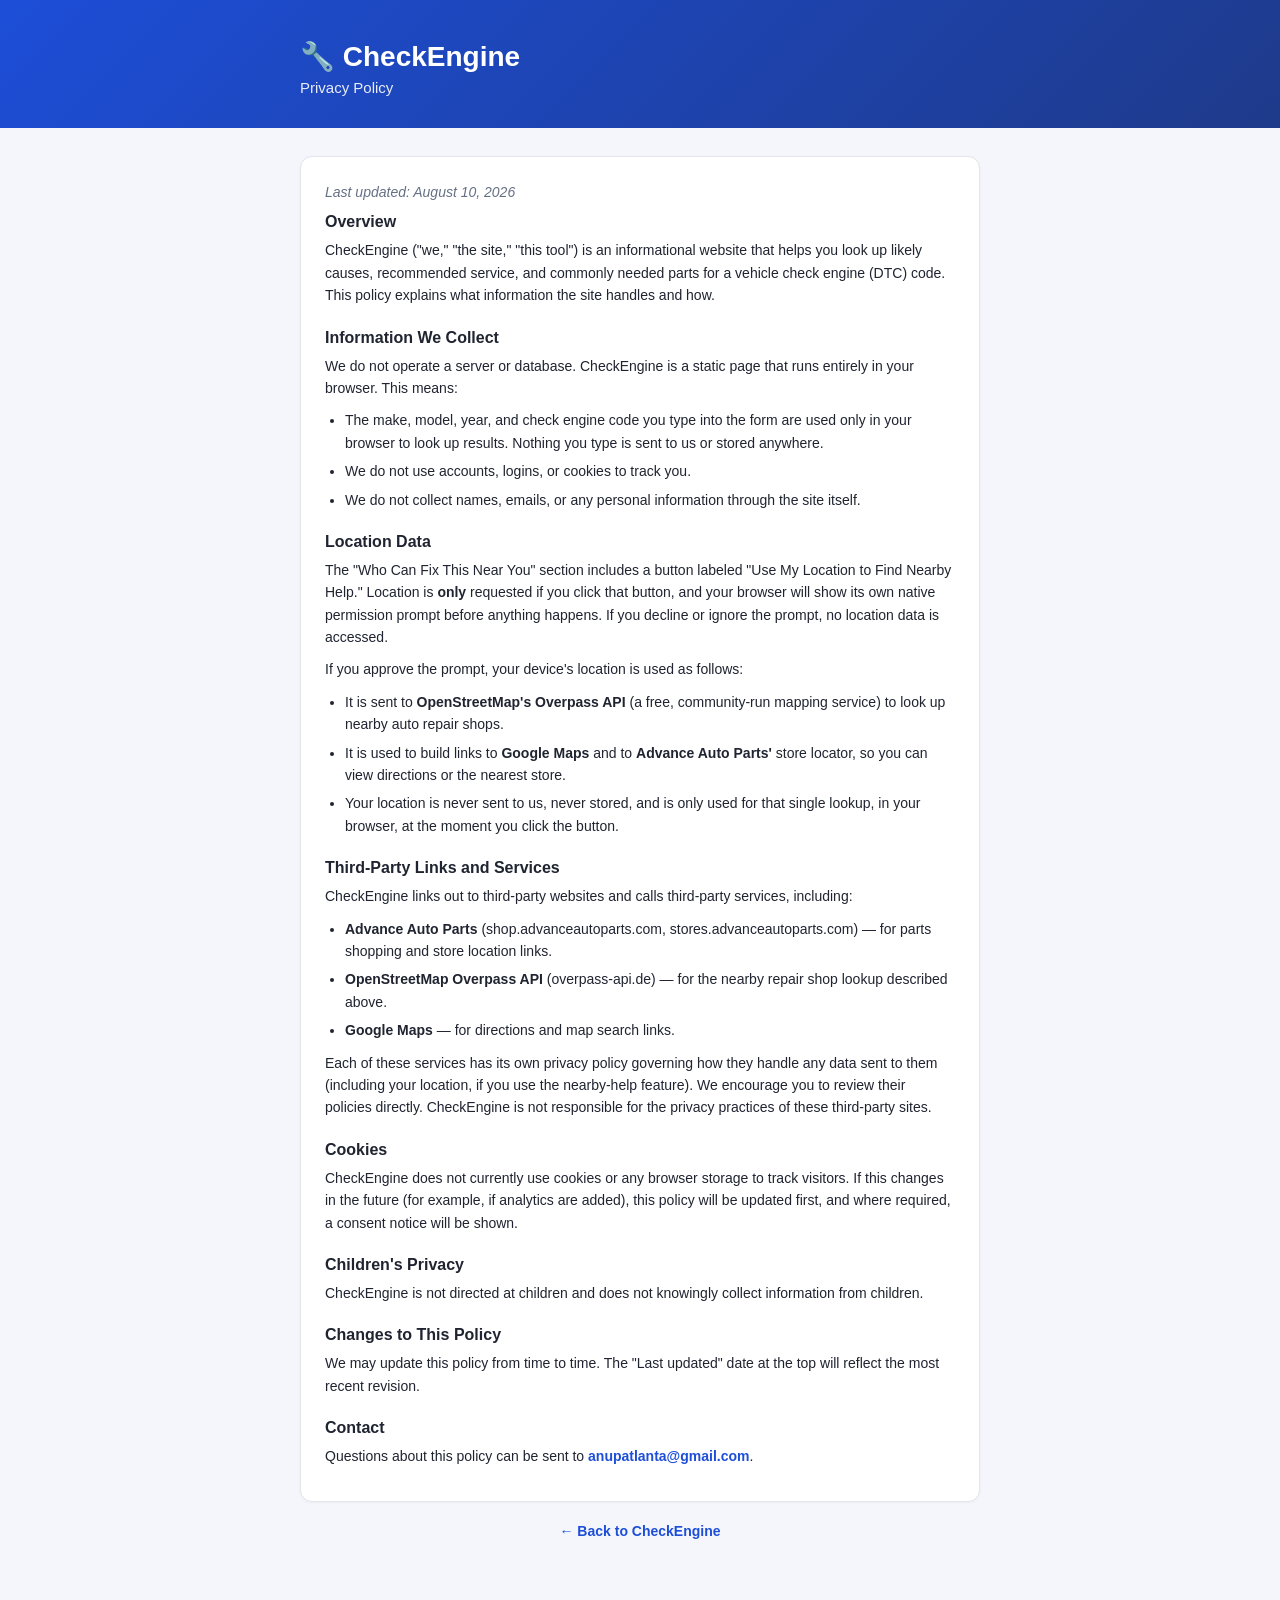
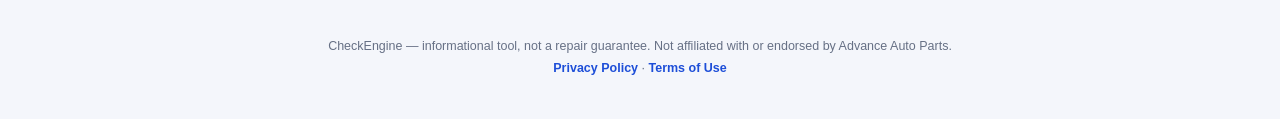
==== privacy.html @ 4166d342 "Add files via upload" ====
<!DOCTYPE html>
<html lang="en">
<head>
<meta charset="UTF-8">
<meta name="viewport" content="width=device-width, initial-scale=1.0">
<title>Privacy Policy — CheckEngine</title>
<link rel="stylesheet" href="style.css">
</head>
<body>
<header class="site-header">
  <div class="wrap">
    <h1>🔧 CheckEngine</h1>
    <p class="tagline">Privacy Policy</p>
  </div>
</header>

<main class="wrap">
  <section class="card legal">
    <p class="legal-updated"><em>Last updated: August 10, 2026</em></p>

    <h2>Overview</h2>
    <p>CheckEngine ("we," "the site," "this tool") is an informational website that helps you look up likely causes, recommended service, and commonly needed parts for a vehicle check engine (DTC) code. This policy explains what information the site handles and how.</p>

    <h2>Information We Collect</h2>
    <p>We do not operate a server or database. CheckEngine is a static page that runs entirely in your browser. This means:</p>
    <ul>
      <li>The make, model, year, and check engine code you type into the form are used only in your browser to look up results. Nothing you type is sent to us or stored anywhere.</li>
      <li>We do not use accounts, logins, or cookies to track you.</li>
      <li>We do not collect names, emails, or any personal information through the site itself.</li>
    </ul>

    <h2>Location Data</h2>
    <p>The "Who Can Fix This Near You" section includes a button labeled "Use My Location to Find Nearby Help." Location is <strong>only</strong> requested if you click that button, and your browser will show its own native permission prompt before anything happens. If you decline or ignore the prompt, no location data is accessed.</p>
    <p>If you approve the prompt, your device's location is used as follows:</p>
    <ul>
      <li>It is sent to <strong>OpenStreetMap's Overpass API</strong> (a free, community-run mapping service) to look up nearby auto repair shops.</li>
      <li>It is used to build links to <strong>Google Maps</strong> and to <strong>Advance Auto Parts'</strong> store locator, so you can view directions or the nearest store.</li>
      <li>Your location is never sent to us, never stored, and is only used for that single lookup, in your browser, at the moment you click the button.</li>
    </ul>

    <h2>Third-Party Links and Services</h2>
    <p>CheckEngine links out to third-party websites and calls third-party services, including:</p>
    <ul>
      <li><strong>Advance Auto Parts</strong> (shop.advanceautoparts.com, stores.advanceautoparts.com) — for parts shopping and store location links.</li>
      <li><strong>OpenStreetMap Overpass API</strong> (overpass-api.de) — for the nearby repair shop lookup described above.</li>
      <li><strong>Google Maps</strong> — for directions and map search links.</li>
    </ul>
    <p>Each of these services has its own privacy policy governing how they handle any data sent to them (including your location, if you use the nearby-help feature). We encourage you to review their policies directly. CheckEngine is not responsible for the privacy practices of these third-party sites.</p>

    <h2>Cookies</h2>
    <p>CheckEngine does not currently use cookies or any browser storage to track visitors. If this changes in the future (for example, if analytics are added), this policy will be updated first, and where required, a consent notice will be shown.</p>

    <h2>Children's Privacy</h2>
    <p>CheckEngine is not directed at children and does not knowingly collect information from children.</p>

    <h2>Changes to This Policy</h2>
    <p>We may update this policy from time to time. The "Last updated" date at the top will reflect the most recent revision.</p>

    <h2>Contact</h2>
    <p>Questions about this policy can be sent to <a href="mailto:anupatlanta@gmail.com">anupatlanta@gmail.com</a>.</p>
  </section>

  <p class="legal-back"><a href="index.html">← Back to CheckEngine</a></p>
</main>

<footer class="site-footer">
  <div class="wrap">
    CheckEngine — informational tool, not a repair guarantee. Not affiliated with or endorsed by Advance Auto Parts.
    <br>
    <a href="privacy.html">Privacy Policy</a> · <a href="terms.html">Terms of Use</a>
  </div>
</footer>
</body>
</html>
---- style.css ----
:root {
  --blue: #1d4ed8;
  --blue-dark: #1e3a8a;
  --bg: #f4f6fb;
  --card: #ffffff;
  --text: #1f2430;
  --muted: #667085;
  --border: #e2e5ec;
  --warn-bg: #fff7ed;
  --warn-border: #fdba74;
}

* { box-sizing: border-box; }

body {
  margin: 0;
  font-family: -apple-system, BlinkMacSystemFont, "Segoe UI", Roboto, Helvetica, Arial, sans-serif;
  background: var(--bg);
  color: var(--text);
}

.wrap { max-width: 720px; margin: 0 auto; padding: 0 20px; }

.site-header {
  background: linear-gradient(135deg, var(--blue), var(--blue-dark));
  color: white;
  padding: 40px 0 32px;
}
.site-header h1 { margin: 0 0 6px; font-size: 28px; }
.tagline { margin: 0; opacity: 0.9; font-size: 15px; }

main.wrap { padding: 28px 20px 60px; }

.card {
  background: var(--card);
  border: 1px solid var(--border);
  border-radius: 12px;
  padding: 24px;
  box-shadow: 0 1px 3px rgba(0,0,0,0.04);
  margin-bottom: 20px;
}

.field-row { display: flex; gap: 12px; flex-wrap: wrap; }
.field { flex: 1; min-width: 140px; margin-bottom: 16px; position: relative; }
.field label { display: block; font-size: 13px; font-weight: 600; margin-bottom: 6px; color: var(--muted); }
.field input {
  width: 100%;
  padding: 10px 12px;
  border: 1px solid var(--border);
  border-radius: 8px;
  font-size: 15px;
}
.field input:focus { outline: none; border-color: var(--blue); }

button[type="submit"] {
  background: var(--blue);
  color: white;
  border: none;
  padding: 12px 22px;
  border-radius: 8px;
  font-size: 15px;
  font-weight: 600;
  cursor: pointer;
}
button[type="submit"]:hover { background: var(--blue-dark); }

.suggestions {
  position: absolute;
  top: 100%;
  left: 0;
  right: 0;
  background: white;
  border: 1px solid var(--border);
  border-radius: 8px;
  max-height: 180px;
  overflow-y: auto;
  z-index: 10;
  display: none;
}
.suggestions.show { display: block; }
.suggestions div { padding: 8px 12px; cursor: pointer; font-size: 14px; }
.suggestions div:hover { background: var(--bg); }

.result.hidden { display: none; }
.result h2 { margin-top: 0; font-size: 20px; }
.result .code-badge {
  display: inline-block;
  background: var(--blue);
  color: white;
  padding: 3px 10px;
  border-radius: 999px;
  font-size: 13px;
  font-weight: 600;
  margin-right: 8px;
}
.result .system-tag { color: var(--muted); font-size: 13px; }
.result h3 { font-size: 15px; margin: 18px 0 8px; }
.result ul { margin: 0; padding-left: 20px; }
.result li { margin-bottom: 4px; font-size: 14.5px; }
.result .not-found { color: #b91c1c; }

.parts-list a {
  color: var(--blue);
  text-decoration: none;
  font-weight: 600;
  font-size: 13.5px;
}
.parts-list a:hover { text-decoration: underline; }

.nearby-block { margin-top: 4px; }
.nearby-intro { font-size: 13.5px; color: var(--muted); margin: 0 0 12px; }

.nearby-btn {
  background: white;
  color: var(--blue);
  border: 1px solid var(--blue);
  padding: 10px 16px;
  border-radius: 8px;
  font-size: 14px;
  font-weight: 600;
  cursor: pointer;
}
.nearby-btn:hover { background: #eff4ff; }
.nearby-btn:disabled { opacity: 0.6; cursor: default; }

.nearby-error, .nearby-loading {
  font-size: 13.5px;
  color: var(--muted);
  margin: 10px 0 0;
}
.nearby-error a, .nearby-loading a { color: var(--blue); font-weight: 600; text-decoration: none; }
.nearby-error a:hover, .nearby-loading a:hover { text-decoration: underline; }

.nearby-card {
  background: var(--bg);
  border: 1px solid var(--border);
  border-radius: 10px;
  padding: 14px 16px;
  margin-top: 12px;
}
.nearby-card-title { font-weight: 700; font-size: 14.5px; margin-bottom: 4px; }
.nearby-card-sub { font-size: 13px; color: var(--muted); margin: 0 0 8px; }
.nearby-card > a {
  display: inline-block;
  margin-top: 6px;
  color: var(--blue);
  font-weight: 600;
  font-size: 13.5px;
  text-decoration: none;
}
.nearby-card > a:hover { text-decoration: underline; }

.mechanic-list { list-style: none; margin: 6px 0 10px; padding: 0; }
.mechanic-list li {
  padding: 8px 0;
  border-bottom: 1px solid var(--border);
  font-size: 13.5px;
}
.mechanic-list li:last-child { border-bottom: none; }
.mechanic-name { font-weight: 600; }
.mechanic-addr { color: var(--muted); font-size: 12.5px; margin: 2px 0 4px; }
.mechanic-list a { color: var(--blue); font-weight: 600; text-decoration: none; margin-right: 8px; }
.mechanic-list a:hover { text-decoration: underline; }
.mechanic-dist { color: var(--muted); font-size: 12px; }

.disclaimer {
  font-size: 13px;
  color: var(--muted);
  background: var(--warn-bg);
  border: 1px solid var(--warn-border);
  border-radius: 8px;
  padding: 12px 14px;
}

.site-footer {
  text-align: center;
  color: var(--muted);
  font-size: 12.5px;
  padding: 20px 0 40px;
  line-height: 1.7;
}
.site-footer a {
  color: var(--blue);
  text-decoration: none;
  font-weight: 600;
}
.site-footer a:hover { text-decoration: underline; }

.legal h2 { font-size: 16px; margin: 22px 0 8px; }
.legal h2:first-of-type { margin-top: 0; }
.legal p { font-size: 14px; line-height: 1.6; margin: 0 0 10px; }
.legal ul { margin: 0 0 10px; padding-left: 20px; }
.legal li { font-size: 14px; line-height: 1.6; margin-bottom: 6px; }
.legal-updated { color: var(--muted); font-size: 13px; }
.legal a { color: var(--blue); text-decoration: none; font-weight: 600; }
.legal a:hover { text-decoration: underline; }
.legal-back { text-align: center; }
.legal-back a { color: var(--blue); font-weight: 600; text-decoration: none; font-size: 14px; }
.legal-back a:hover { text-decoration: underline; }
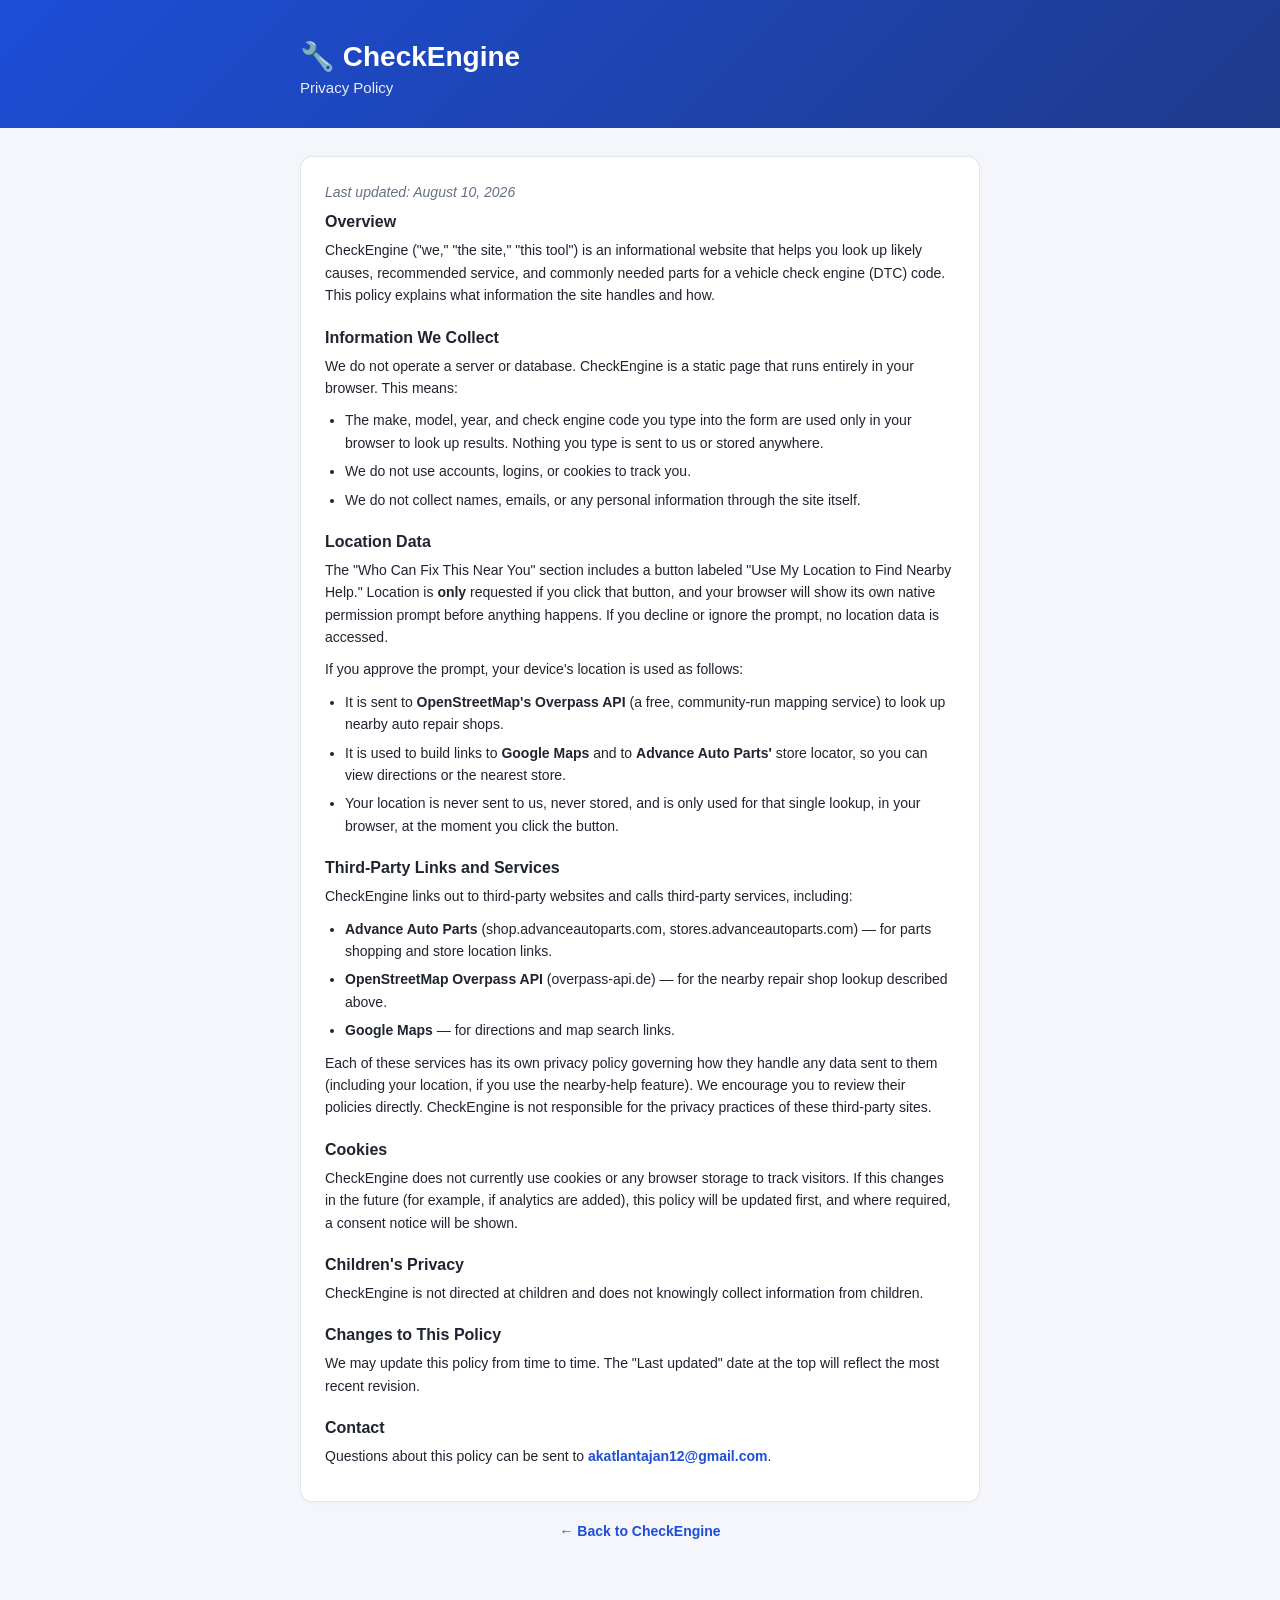
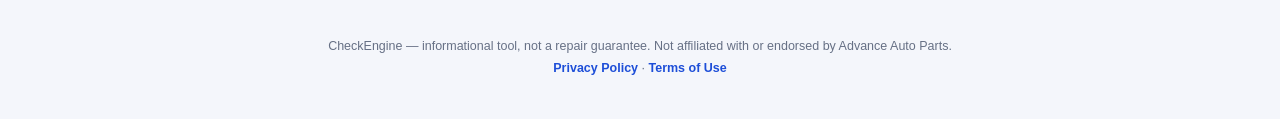
==== commit 23fc7d63: "Add files via upload" ====
--- a/privacy.html
+++ b/privacy.html
@@ -57,7 +57,7 @@
     <p>We may update this policy from time to time. The "Last updated" date at the top will reflect the most recent revision.</p>
 
     <h2>Contact</h2>
-    <p>Questions about this policy can be sent to <a href="mailto:anupatlanta@gmail.com">anupatlanta@gmail.com</a>.</p>
+    <p>Questions about this policy can be sent to <a href="mailto:akatlantajan12@gmail.com">akatlantajan12@gmail.com</a>.</p>
   </section>
 
   <p class="legal-back"><a href="index.html">← Back to CheckEngine</a></p>
--- a/style.css
+++ b/style.css
@@ -64,6 +64,28 @@
 }
 button[type="submit"]:hover { background: var(--blue-dark); }
 
+.button-row {
+  display: flex;
+  align-items: center;
+  gap: 12px;
+  flex-wrap: wrap;
+}
+
+.email-link-btn {
+  display: inline-block;
+  background: white;
+  color: var(--blue);
+  border: 1px solid var(--blue);
+  padding: 11px 20px;
+  border-radius: 8px;
+  font-size: 14px;
+  font-weight: 600;
+  text-decoration: none;
+  cursor: pointer;
+  margin-left: auto;
+}
+.email-link-btn:hover { background: #eff4ff; }
+
 .suggestions {
   position: absolute;
   top: 100%;
@@ -162,6 +184,33 @@
 .mechanic-list a { color: var(--blue); font-weight: 600; text-decoration: none; margin-right: 8px; }
 .mechanic-list a:hover { text-decoration: underline; }
 .mechanic-dist { color: var(--muted); font-size: 12px; }
+
+.email-form { margin-top: 14px; display: flex; flex-wrap: wrap; gap: 8px; align-items: center; }
+.email-form.hidden { display: none; }
+.email-form input[type="email"] {
+  flex: 1;
+  min-width: 180px;
+  padding: 9px 12px;
+  border: 1px solid var(--border);
+  border-radius: 8px;
+  font-size: 14px;
+}
+.email-form input[type="email"]:focus { outline: none; border-color: var(--blue); }
+.email-form button {
+  background: var(--blue);
+  color: white;
+  border: none;
+  padding: 9px 18px;
+  border-radius: 8px;
+  font-size: 14px;
+  font-weight: 600;
+  cursor: pointer;
+}
+.email-form button:hover { background: var(--blue-dark); }
+.email-form button:disabled { opacity: 0.6; cursor: default; }
+.email-status { width: 100%; font-size: 13px; margin-top: 4px; }
+.email-status.email-success { color: #15803d; }
+.email-status.email-error { color: #b91c1c; }
 
 .disclaimer {
   font-size: 13px;
